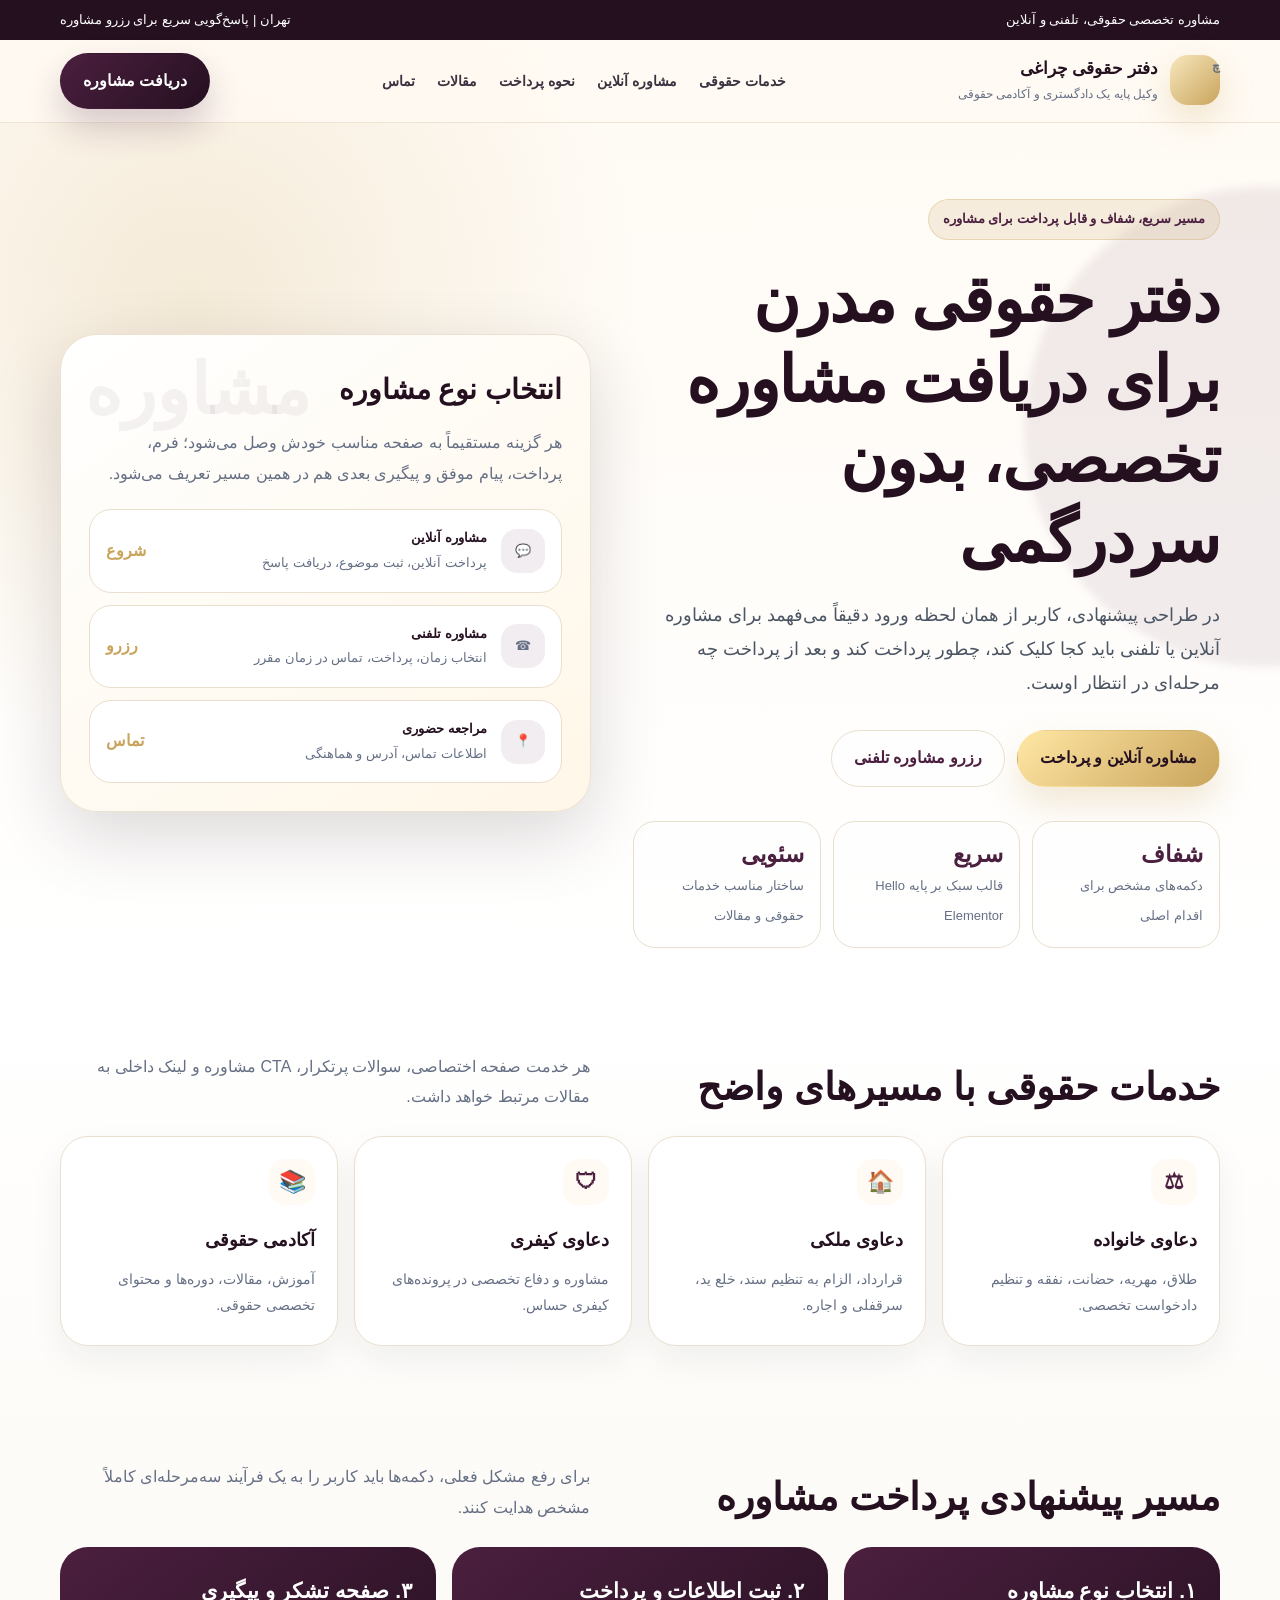
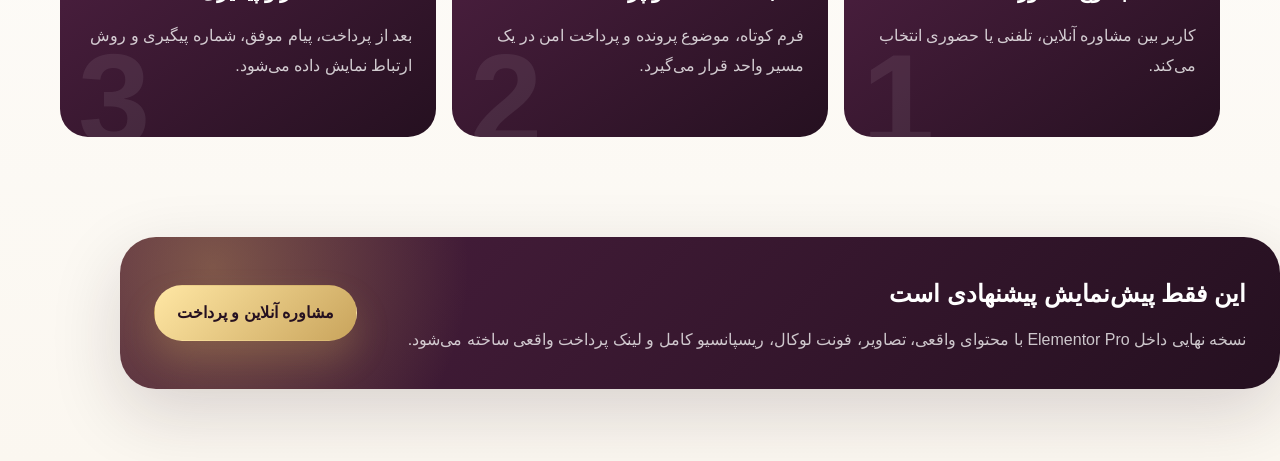
==== cheraghi-hello-child/preview/homepage-concept.html @ 85362737 "Remove binary theme zip from PR" ====
<!doctype html>
<html lang="fa" dir="rtl">
<head>
  <meta charset="utf-8">
  <meta name="viewport" content="width=device-width, initial-scale=1">
  <title>پیش‌نمایش پیشنهادی صفحه اصلی | دفتر حقوقی چراغی</title>
  <meta name="description" content="پیش‌نمایش پیشنهادی صفحه اصلی مدرن برای مهاجرت سایت دفتر حقوقی چراغی از Enfold به Hello Elementor.">
  <style>
    :root {
      --primary: #4b1f3f;
      --primary-dark: #251020;
      --accent: #c9a45c;
      --accent-light: #f7e7bd;
      --ink: #17202a;
      --muted: #667085;
      --line: #eadfce;
      --paper: #fffaf3;
      --white: #fff;
      --radius: 28px;
      --shadow: 0 24px 70px rgba(37, 16, 32, .16);
    }

    * { box-sizing: border-box; }

    body {
      margin: 0;
      font-family: Tahoma, Arial, sans-serif;
      color: var(--ink);
      background:
        radial-gradient(circle at 15% 15%, rgba(201, 164, 92, .20), transparent 28rem),
        linear-gradient(180deg, #fffaf3 0%, #fff 48%, #fbf7f0 100%);
      line-height: 1.9;
    }

    a { color: inherit; text-decoration: none; }

    .container { width: min(1160px, calc(100% - 32px)); margin-inline: auto; }

    .topbar {
      color: #fff;
      background: var(--primary-dark);
      font-size: 13px;
    }

    .topbar__inner {
      display: flex;
      align-items: center;
      justify-content: space-between;
      gap: 16px;
      min-height: 40px;
    }

    .header {
      position: sticky;
      top: 0;
      z-index: 30;
      background: rgba(255, 250, 243, .86);
      backdrop-filter: blur(18px);
      border-bottom: 1px solid rgba(234, 223, 206, .8);
    }

    .header__inner {
      display: flex;
      align-items: center;
      justify-content: space-between;
      min-height: 82px;
      gap: 24px;
    }

    .brand {
      display: flex;
      align-items: center;
      gap: 12px;
      min-width: 230px;
    }

    .brand__mark {
      width: 50px;
      height: 50px;
      border-radius: 18px;
      display: grid;
      place-items: center;
      color: var(--primary-dark);
      background: linear-gradient(135deg, var(--accent-light), var(--accent));
      box-shadow: 0 14px 34px rgba(201, 164, 92, .28);
      font-weight: 800;
      font-size: 24px;
    }

    .brand strong { display: block; font-size: 17px; color: var(--primary-dark); }
    .brand span { display: block; color: var(--muted); font-size: 12px; margin-top: -3px; }

    .nav {
      display: flex;
      gap: 22px;
      align-items: center;
      color: #3c3240;
      font-size: 14px;
      font-weight: 700;
    }

    .btn {
      display: inline-flex;
      align-items: center;
      justify-content: center;
      gap: 8px;
      min-height: 48px;
      padding: 12px 22px;
      border-radius: 999px;
      font-weight: 800;
      border: 1px solid transparent;
      transition: transform .2s ease, box-shadow .2s ease;
      white-space: nowrap;
    }

    .btn:hover { transform: translateY(-2px); }
    .btn--primary { color: #fff; background: linear-gradient(135deg, var(--primary), var(--primary-dark)); box-shadow: 0 18px 34px rgba(75, 31, 63, .22); }
    .btn--gold { color: var(--primary-dark); background: linear-gradient(135deg, #ffe7a4, var(--accent)); box-shadow: 0 18px 34px rgba(201, 164, 92, .24); }
    .btn--ghost { color: var(--primary); border-color: var(--line); background: rgba(255, 255, 255, .68); }

    .hero {
      position: relative;
      overflow: hidden;
      padding: 76px 0 46px;
    }

    .hero::before {
      content: "";
      position: absolute;
      inset-inline-start: -14rem;
      top: 4rem;
      width: 30rem;
      height: 30rem;
      border-radius: 50%;
      background: rgba(75, 31, 63, .08);
      filter: blur(4px);
    }

    .hero__grid {
      position: relative;
      display: grid;
      grid-template-columns: 1.05fr .95fr;
      gap: 42px;
      align-items: center;
    }

    .eyebrow {
      display: inline-flex;
      align-items: center;
      gap: 8px;
      padding: 7px 14px;
      border-radius: 999px;
      color: var(--primary);
      background: rgba(201, 164, 92, .16);
      border: 1px solid rgba(201, 164, 92, .32);
      font-size: 13px;
      font-weight: 800;
    }

    h1 {
      margin: 20px 0 18px;
      color: var(--primary-dark);
      font-size: clamp(36px, 5vw, 66px);
      line-height: 1.25;
      letter-spacing: -1.2px;
    }

    .lead {
      max-width: 650px;
      color: #4b5563;
      font-size: 18px;
    }

    .hero__actions { display: flex; flex-wrap: wrap; gap: 12px; margin-top: 30px; }

    .trust-row {
      display: grid;
      grid-template-columns: repeat(3, 1fr);
      gap: 12px;
      margin-top: 34px;
    }

    .trust {
      padding: 16px;
      border-radius: 22px;
      background: rgba(255, 255, 255, .74);
      border: 1px solid var(--line);
    }

    .trust strong { display: block; color: var(--primary); font-size: 23px; line-height: 1.4; }
    .trust span { color: var(--muted); font-size: 13px; }

    .consult-card {
      position: relative;
      padding: 28px;
      border-radius: 36px;
      background: linear-gradient(145deg, #fff, #fff7e8);
      border: 1px solid rgba(234, 223, 206, .9);
      box-shadow: var(--shadow);
    }

    .consult-card::before {
      content: "مشاوره";
      position: absolute;
      inset-inline-end: 24px;
      top: 20px;
      color: rgba(75, 31, 63, .06);
      font-size: 70px;
      font-weight: 900;
      line-height: 1;
    }

    .consult-card h2 { position: relative; margin: 0 0 12px; color: var(--primary-dark); font-size: 28px; }
    .consult-card p { position: relative; color: var(--muted); margin: 0 0 20px; }

    .option {
      position: relative;
      display: grid;
      grid-template-columns: auto 1fr auto;
      align-items: center;
      gap: 14px;
      padding: 16px;
      border-radius: 22px;
      background: #fff;
      border: 1px solid var(--line);
      margin-top: 12px;
    }

    .option__icon {
      width: 44px;
      height: 44px;
      border-radius: 16px;
      display: grid;
      place-items: center;
      background: rgba(75, 31, 63, .08);
      color: var(--primary);
      font-size: 22px;
    }

    .option strong { display: block; color: var(--primary-dark); }
    .option span { color: var(--muted); font-size: 13px; }
    .option em { font-style: normal; color: var(--accent); font-weight: 900; }

    .section { padding: 58px 0; }
    .section__head { display: flex; justify-content: space-between; gap: 24px; align-items: end; margin-bottom: 24px; }
    .section h2 { margin: 0; color: var(--primary-dark); font-size: clamp(26px, 3vw, 40px); line-height: 1.35; }
    .section__head p { margin: 0; color: var(--muted); max-width: 530px; }

    .services {
      display: grid;
      grid-template-columns: repeat(4, 1fr);
      gap: 16px;
    }

    .service {
      min-height: 210px;
      padding: 22px;
      border-radius: 28px;
      background: #fff;
      border: 1px solid var(--line);
      box-shadow: 0 14px 34px rgba(23, 32, 42, .06);
    }

    .service b { display: inline-grid; place-items: center; width: 46px; height: 46px; border-radius: 16px; background: var(--paper); color: var(--primary); font-size: 22px; }
    .service h3 { margin: 18px 0 8px; color: var(--primary-dark); font-size: 18px; }
    .service p { margin: 0; color: var(--muted); font-size: 14px; }

    .payment-flow {
      display: grid;
      grid-template-columns: repeat(3, 1fr);
      gap: 16px;
      counter-reset: step;
    }

    .step {
      position: relative;
      padding: 24px;
      border-radius: 28px;
      color: #fff;
      background: linear-gradient(145deg, var(--primary), var(--primary-dark));
      overflow: hidden;
      min-height: 190px;
    }

    .step::before {
      counter-increment: step;
      content: counter(step);
      position: absolute;
      inset-inline-end: 18px;
      bottom: -28px;
      color: rgba(255, 255, 255, .08);
      font-size: 130px;
      font-weight: 900;
      line-height: 1;
    }

    .step h3 { margin: 0 0 10px; font-size: 21px; }
    .step p { position: relative; margin: 0; color: rgba(255, 255, 255, .78); }

    .final-cta {
      margin: 42px 0 72px;
      padding: 34px;
      border-radius: 36px;
      display: flex;
      align-items: center;
      justify-content: space-between;
      gap: 24px;
      color: #fff;
      background:
        radial-gradient(circle at 8% 20%, rgba(201, 164, 92, .42), transparent 16rem),
        linear-gradient(135deg, var(--primary), var(--primary-dark));
      box-shadow: var(--shadow);
    }

    .final-cta h2 { margin: 0 0 8px; color: #fff; }
    .final-cta p { margin: 0; color: rgba(255, 255, 255, .76); }

    .mobile-sticky {
      position: fixed;
      inset-inline: 14px;
      bottom: 14px;
      z-index: 40;
      display: none;
      gap: 10px;
    }

    .mobile-sticky .btn { flex: 1; min-height: 46px; padding-inline: 12px; font-size: 13px; }

    @media (max-width: 980px) {
      .nav { display: none; }
      .hero__grid, .services, .payment-flow { grid-template-columns: 1fr; }
      .section__head { display: block; }
      .trust-row { grid-template-columns: 1fr; }
      .consult-card { padding: 22px; }
      .final-cta { display: block; text-align: center; }
      .final-cta .btn { margin-top: 18px; }
      .mobile-sticky { display: flex; }
      body { padding-bottom: 92px; }
    }
  </style>
</head>
<body>
  <div class="topbar">
    <div class="container topbar__inner">
      <span>مشاوره تخصصی حقوقی، تلفنی و آنلاین</span>
      <span>تهران | پاسخ‌گویی سریع برای رزرو مشاوره</span>
    </div>
  </div>

  <header class="header">
    <div class="container header__inner">
      <a class="brand" href="#">
        <span class="brand__mark">چ</span>
        <span><strong>دفتر حقوقی چراغی</strong><span>وکیل پایه یک دادگستری و آکادمی حقوقی</span></span>
      </a>
      <nav class="nav" aria-label="منوی اصلی">
        <a href="#services">خدمات حقوقی</a>
        <a href="#consultation">مشاوره آنلاین</a>
        <a href="#payment">نحوه پرداخت</a>
        <a href="#articles">مقالات</a>
        <a href="#contact">تماس</a>
      </nav>
      <a class="btn btn--primary" href="/consultation/online/">دریافت مشاوره</a>
    </div>
  </header>

  <main>
    <section class="hero">
      <div class="container hero__grid">
        <div>
          <span class="eyebrow">مسیر سریع، شفاف و قابل پرداخت برای مشاوره</span>
          <h1>دفتر حقوقی مدرن برای دریافت مشاوره تخصصی، بدون سردرگمی</h1>
          <p class="lead">در طراحی پیشنهادی، کاربر از همان لحظه ورود دقیقاً می‌فهمد برای مشاوره آنلاین یا تلفنی باید کجا کلیک کند، چطور پرداخت کند و بعد از پرداخت چه مرحله‌ای در انتظار اوست.</p>
          <div class="hero__actions">
            <a class="btn btn--gold" href="/consultation/online/">مشاوره آنلاین و پرداخت</a>
            <a class="btn btn--ghost" href="/consultation/phone/">رزرو مشاوره تلفنی</a>
          </div>
          <div class="trust-row">
            <div class="trust"><strong>شفاف</strong><span>دکمه‌های مشخص برای اقدام اصلی</span></div>
            <div class="trust"><strong>سریع</strong><span>قالب سبک بر پایه Hello Elementor</span></div>
            <div class="trust"><strong>سئویی</strong><span>ساختار مناسب خدمات حقوقی و مقالات</span></div>
          </div>
        </div>

        <aside id="consultation" class="consult-card" aria-label="باکس مشاوره">
          <h2>انتخاب نوع مشاوره</h2>
          <p>هر گزینه مستقیماً به صفحه مناسب خودش وصل می‌شود؛ فرم، پرداخت، پیام موفق و پیگیری بعدی هم در همین مسیر تعریف می‌شود.</p>
          <a class="option" href="/consultation/online/">
            <span class="option__icon">💬</span>
            <span><strong>مشاوره آنلاین</strong><span>پرداخت آنلاین، ثبت موضوع، دریافت پاسخ</span></span>
            <em>شروع</em>
          </a>
          <a class="option" href="/consultation/phone/">
            <span class="option__icon">☎</span>
            <span><strong>مشاوره تلفنی</strong><span>انتخاب زمان، پرداخت، تماس در زمان مقرر</span></span>
            <em>رزرو</em>
          </a>
          <a class="option" href="/contact/">
            <span class="option__icon">📍</span>
            <span><strong>مراجعه حضوری</strong><span>اطلاعات تماس، آدرس و هماهنگی</span></span>
            <em>تماس</em>
          </a>
        </aside>
      </div>
    </section>

    <section id="services" class="section">
      <div class="container">
        <div class="section__head">
          <h2>خدمات حقوقی با مسیرهای واضح</h2>
          <p>هر خدمت صفحه اختصاصی، سوالات پرتکرار، CTA مشاوره و لینک داخلی به مقالات مرتبط خواهد داشت.</p>
        </div>
        <div class="services">
          <article class="service"><b>⚖</b><h3>دعاوی خانواده</h3><p>طلاق، مهریه، حضانت، نفقه و تنظیم دادخواست تخصصی.</p></article>
          <article class="service"><b>🏠</b><h3>دعاوی ملکی</h3><p>قرارداد، الزام به تنظیم سند، خلع ید، سرقفلی و اجاره.</p></article>
          <article class="service"><b>🛡</b><h3>دعاوی کیفری</h3><p>مشاوره و دفاع تخصصی در پرونده‌های کیفری حساس.</p></article>
          <article class="service"><b>📚</b><h3>آکادمی حقوقی</h3><p>آموزش، مقالات، دوره‌ها و محتوای تخصصی حقوقی.</p></article>
        </div>
      </div>
    </section>

    <section id="payment" class="section">
      <div class="container">
        <div class="section__head">
          <h2>مسیر پیشنهادی پرداخت مشاوره</h2>
          <p>برای رفع مشکل فعلی، دکمه‌ها باید کاربر را به یک فرآیند سه‌مرحله‌ای کاملاً مشخص هدایت کنند.</p>
        </div>
        <div class="payment-flow">
          <article class="step"><h3>۱. انتخاب نوع مشاوره</h3><p>کاربر بین مشاوره آنلاین، تلفنی یا حضوری انتخاب می‌کند.</p></article>
          <article class="step"><h3>۲. ثبت اطلاعات و پرداخت</h3><p>فرم کوتاه، موضوع پرونده و پرداخت امن در یک مسیر واحد قرار می‌گیرد.</p></article>
          <article class="step"><h3>۳. صفحه تشکر و پیگیری</h3><p>بعد از پرداخت، پیام موفق، شماره پیگیری و روش ارتباط نمایش داده می‌شود.</p></article>
        </div>
      </div>
    </section>

    <div id="contact" class="container final-cta">
      <div>
        <h2>این فقط پیش‌نمایش پیشنهادی است</h2>
        <p>نسخه نهایی داخل Elementor Pro با محتوای واقعی، تصاویر، فونت لوکال، ریسپانسیو کامل و لینک پرداخت واقعی ساخته می‌شود.</p>
      </div>
      <a class="btn btn--gold" href="/consultation/online/">مشاوره آنلاین و پرداخت</a>
    </div>
  </main>

  <div class="mobile-sticky" aria-label="دسترسی سریع موبایل">
    <a class="btn btn--gold" href="/consultation/online/">مشاوره آنلاین</a>
    <a class="btn btn--primary" href="/consultation/phone/">مشاوره تلفنی</a>
  </div>
</body>
</html>
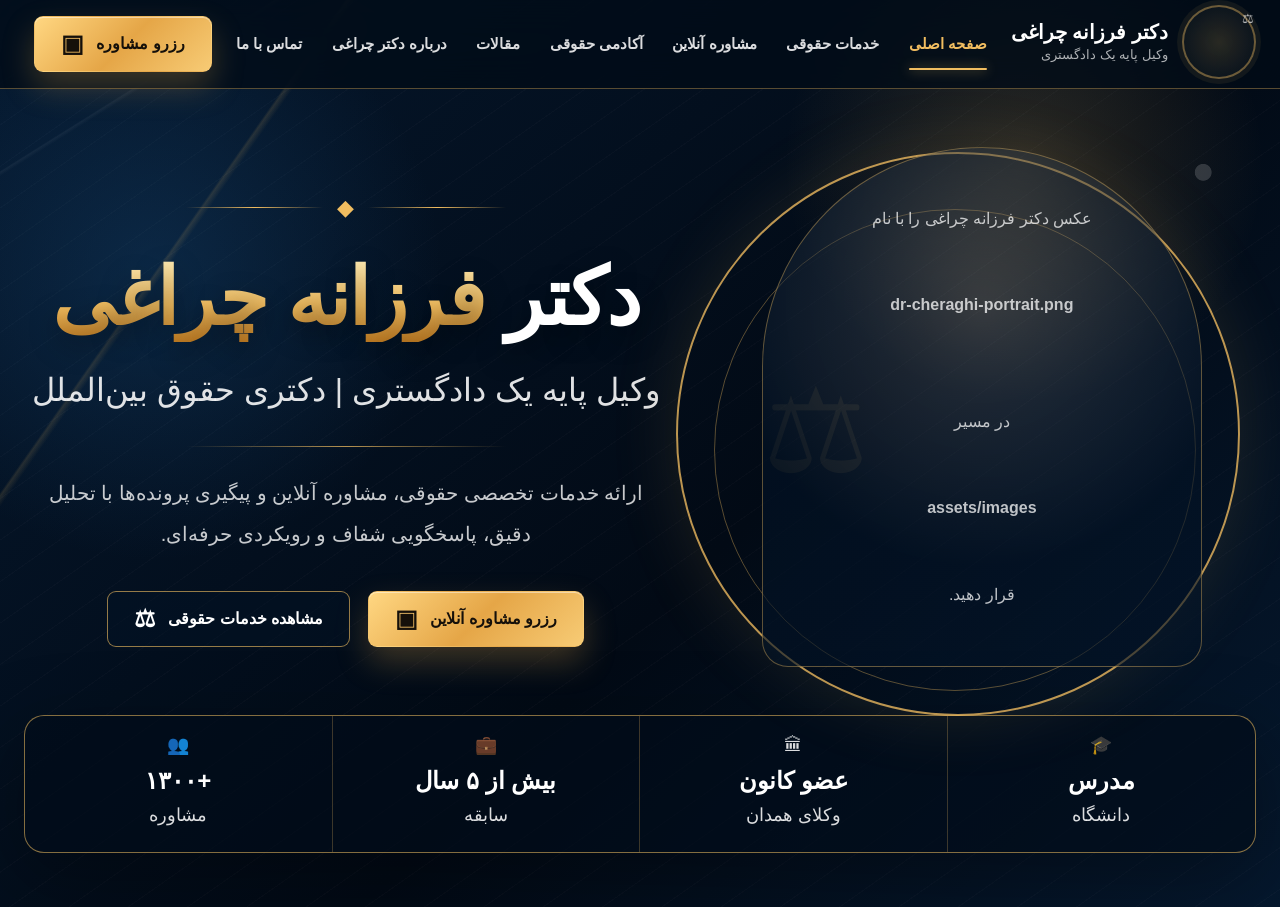
==== commit fadb663d: "Match Cheraghi homepage preview to provided design" ====
--- a/cheraghi-hello-child/preview/homepage-concept.html
+++ b/cheraghi-hello-child/preview/homepage-concept.html
@@ -3,21 +3,21 @@
 <head>
   <meta charset="utf-8">
   <meta name="viewport" content="width=device-width, initial-scale=1">
-  <title>پیش‌نمایش پیشنهادی صفحه اصلی | دفتر حقوقی چراغی</title>
-  <meta name="description" content="پیش‌نمایش پیشنهادی صفحه اصلی مدرن برای مهاجرت سایت دفتر حقوقی چراغی از Enfold به Hello Elementor.">
+  <title>پیش‌نمایش صفحه اصلی | دکتر فرزانه چراغی</title>
+  <meta name="description" content="پیش‌نمایش پیشنهادی صفحه اصلی دکتر فرزانه چراغی، وکیل پایه یک دادگستری.">
   <style>
     :root {
-      --primary: #4b1f3f;
-      --primary-dark: #251020;
-      --accent: #c9a45c;
-      --accent-light: #f7e7bd;
-      --ink: #17202a;
-      --muted: #667085;
-      --line: #eadfce;
-      --paper: #fffaf3;
-      --white: #fff;
-      --radius: 28px;
-      --shadow: 0 24px 70px rgba(37, 16, 32, .16);
+      --navy: #031326;
+      --navy-2: #071d36;
+      --navy-3: #0b2845;
+      --gold: #f1bd60;
+      --gold-2: #d79a3d;
+      --gold-3: #fff0c2;
+      --white: #ffffff;
+      --muted: #c7d0dc;
+      --line: rgba(241, 189, 96, .42);
+      --shadow: 0 24px 80px rgba(0, 0, 0, .34);
+      --radius: 18px;
     }
 
     * { box-sizing: border-box; }
@@ -25,426 +25,481 @@
     body {
       margin: 0;
       font-family: Tahoma, Arial, sans-serif;
-      color: var(--ink);
+      color: var(--white);
+      background: var(--navy);
+      line-height: 1.9;
+    }
+
+    a { color: inherit; text-decoration: none; }
+
+    .cl-page {
+      min-height: 100vh;
       background:
-        radial-gradient(circle at 15% 15%, rgba(201, 164, 92, .20), transparent 28rem),
-        linear-gradient(180deg, #fffaf3 0%, #fff 48%, #fbf7f0 100%);
-      line-height: 1.9;
-    }
-
-    a { color: inherit; text-decoration: none; }
-
-    .container { width: min(1160px, calc(100% - 32px)); margin-inline: auto; }
-
-    .topbar {
+        radial-gradient(circle at 80% 18%, rgba(241, 189, 96, .17), transparent 15rem),
+        radial-gradient(circle at 12% 30%, rgba(25, 77, 125, .36), transparent 18rem),
+        linear-gradient(135deg, #05182e 0%, #020a15 58%, #05182e 100%);
+      overflow: hidden;
+      position: relative;
+    }
+
+    .cl-page::before,
+    .cl-page::after {
+      content: "";
+      position: absolute;
+      inset: 0;
+      pointer-events: none;
+    }
+
+    .cl-page::before {
+      background:
+        linear-gradient(125deg, transparent 0 18%, rgba(241, 189, 96, .16) 18.15%, transparent 18.55% 100%),
+        linear-gradient(148deg, transparent 0 10%, rgba(255, 255, 255, .06) 10.1%, transparent 10.35% 100%),
+        repeating-linear-gradient(145deg, rgba(255,255,255,.025) 0 1px, transparent 1px 34px);
+      opacity: .85;
+    }
+
+    .cl-page::after {
+      background: radial-gradient(circle at 94% 19%, rgba(255, 255, 255, .16) 0 .5rem, transparent .55rem 100%);
+      filter: blur(.2px);
+    }
+
+    .cl-container {
+      width: min(1240px, calc(100% - 48px));
+      margin-inline: auto;
+      position: relative;
+      z-index: 1;
+    }
+
+    .cl-header {
+      position: relative;
+      z-index: 5;
+      border-bottom: 1px solid rgba(241, 189, 96, .36);
+      background: rgba(2, 12, 24, .78);
+      backdrop-filter: blur(18px);
+    }
+
+    .cl-header__inner {
+      min-height: 88px;
+      display: grid;
+      grid-template-columns: 1fr auto 1fr;
+      align-items: center;
+      gap: 24px;
+    }
+
+    .cl-brand {
+      display: inline-flex;
+      align-items: center;
+      gap: 14px;
+      justify-self: end;
+    }
+
+    .cl-logo {
+      width: 74px;
+      height: 74px;
+      border-radius: 50%;
+      display: grid;
+      place-items: center;
+      color: var(--gold);
+      border: 2px solid var(--line);
+      background: radial-gradient(circle, rgba(241,189,96,.17), rgba(3,19,38,.36));
+      box-shadow: 0 0 0 5px rgba(241, 189, 96, .07);
+      font-size: 34px;
+    }
+
+    .cl-brand strong {
+      display: block;
+      font-size: 20px;
+      font-weight: 800;
       color: #fff;
-      background: var(--primary-dark);
+      line-height: 1.5;
+      white-space: nowrap;
+    }
+
+    .cl-brand span {
+      display: block;
+      margin-top: -4px;
+      color: rgba(255, 255, 255, .68);
       font-size: 13px;
-    }
-
-    .topbar__inner {
+      white-space: nowrap;
+    }
+
+    .cl-nav {
       display: flex;
       align-items: center;
-      justify-content: space-between;
-      gap: 16px;
-      min-height: 40px;
-    }
-
-    .header {
-      position: sticky;
-      top: 0;
-      z-index: 30;
-      background: rgba(255, 250, 243, .86);
-      backdrop-filter: blur(18px);
-      border-bottom: 1px solid rgba(234, 223, 206, .8);
-    }
-
-    .header__inner {
-      display: flex;
-      align-items: center;
-      justify-content: space-between;
-      min-height: 82px;
-      gap: 24px;
-    }
-
-    .brand {
-      display: flex;
-      align-items: center;
+      justify-content: center;
+      gap: clamp(18px, 2.3vw, 40px);
+      font-size: 15px;
+      font-weight: 700;
+      color: rgba(255, 255, 255, .86);
+    }
+
+    .cl-nav a {
+      position: relative;
+      padding: 26px 0;
+    }
+
+    .cl-nav a.is-active { color: var(--gold); }
+
+    .cl-nav a.is-active::after {
+      content: "";
+      position: absolute;
+      inset-inline: 0;
+      bottom: 14px;
+      height: 2px;
+      border-radius: 99px;
+      background: var(--gold);
+      box-shadow: 0 0 12px rgba(241, 189, 96, .7);
+    }
+
+    .cl-reserve-top {
+      justify-self: start;
+    }
+
+    .cl-btn {
+      min-height: 52px;
+      display: inline-flex;
+      align-items: center;
+      justify-content: center;
       gap: 12px;
-      min-width: 230px;
-    }
-
-    .brand__mark {
-      width: 50px;
-      height: 50px;
-      border-radius: 18px;
-      display: grid;
-      place-items: center;
-      color: var(--primary-dark);
-      background: linear-gradient(135deg, var(--accent-light), var(--accent));
-      box-shadow: 0 14px 34px rgba(201, 164, 92, .28);
-      font-weight: 800;
-      font-size: 24px;
-    }
-
-    .brand strong { display: block; font-size: 17px; color: var(--primary-dark); }
-    .brand span { display: block; color: var(--muted); font-size: 12px; margin-top: -3px; }
-
-    .nav {
-      display: flex;
-      gap: 22px;
-      align-items: center;
-      color: #3c3240;
-      font-size: 14px;
-      font-weight: 700;
-    }
-
-    .btn {
-      display: inline-flex;
-      align-items: center;
-      justify-content: center;
-      gap: 8px;
-      min-height: 48px;
-      padding: 12px 22px;
-      border-radius: 999px;
+      padding: 12px 26px;
+      border-radius: 9px;
+      font-size: 16px;
       font-weight: 800;
       border: 1px solid transparent;
-      transition: transform .2s ease, box-shadow .2s ease;
+      transition: transform .2s ease, box-shadow .2s ease, border-color .2s ease;
       white-space: nowrap;
     }
 
-    .btn:hover { transform: translateY(-2px); }
-    .btn--primary { color: #fff; background: linear-gradient(135deg, var(--primary), var(--primary-dark)); box-shadow: 0 18px 34px rgba(75, 31, 63, .22); }
-    .btn--gold { color: var(--primary-dark); background: linear-gradient(135deg, #ffe7a4, var(--accent)); box-shadow: 0 18px 34px rgba(201, 164, 92, .24); }
-    .btn--ghost { color: var(--primary); border-color: var(--line); background: rgba(255, 255, 255, .68); }
-
-    .hero {
-      position: relative;
-      overflow: hidden;
-      padding: 76px 0 46px;
-    }
-
-    .hero::before {
+    .cl-btn:hover { transform: translateY(-2px); }
+
+    .cl-btn--gold {
+      color: #15100a;
+      background: linear-gradient(135deg, #ffd782 0%, #e5a647 51%, #f7cb75 100%);
+      box-shadow: 0 15px 32px rgba(229, 166, 71, .26), inset 0 1px 0 rgba(255,255,255,.45);
+    }
+
+    .cl-btn--outline {
+      color: #fff;
+      background: rgba(3, 19, 38, .42);
+      border-color: rgba(241, 189, 96, .62);
+    }
+
+    .cl-btn__icon {
+      font-size: 24px;
+      line-height: 1;
+    }
+
+    .cl-hero {
+      padding: 58px 0 54px;
+      min-height: calc(100vh - 89px);
+      display: flex;
+      align-items: center;
+    }
+
+    .cl-hero__grid {
+      display: grid;
+      grid-template-columns: .92fr 1.08fr;
+      align-items: center;
+      gap: 40px;
+    }
+
+    .cl-person {
+      position: relative;
+      min-height: 470px;
+      display: grid;
+      place-items: end center;
+      order: -1;
+    }
+
+    .cl-person::before,
+    .cl-person::after {
       content: "";
       position: absolute;
-      inset-inline-start: -14rem;
-      top: 4rem;
-      width: 30rem;
-      height: 30rem;
       border-radius: 50%;
-      background: rgba(75, 31, 63, .08);
-      filter: blur(4px);
-    }
-
-    .hero__grid {
-      position: relative;
-      display: grid;
-      grid-template-columns: 1.05fr .95fr;
-      gap: 42px;
-      align-items: center;
-    }
-
-    .eyebrow {
-      display: inline-flex;
-      align-items: center;
-      gap: 8px;
-      padding: 7px 14px;
-      border-radius: 999px;
-      color: var(--primary);
-      background: rgba(201, 164, 92, .16);
-      border: 1px solid rgba(201, 164, 92, .32);
-      font-size: 13px;
-      font-weight: 800;
-    }
-
-    h1 {
-      margin: 20px 0 18px;
-      color: var(--primary-dark);
-      font-size: clamp(36px, 5vw, 66px);
-      line-height: 1.25;
-      letter-spacing: -1.2px;
-    }
-
-    .lead {
-      max-width: 650px;
-      color: #4b5563;
-      font-size: 18px;
-    }
-
-    .hero__actions { display: flex; flex-wrap: wrap; gap: 12px; margin-top: 30px; }
-
-    .trust-row {
-      display: grid;
-      grid-template-columns: repeat(3, 1fr);
-      gap: 12px;
-      margin-top: 34px;
-    }
-
-    .trust {
-      padding: 16px;
-      border-radius: 22px;
-      background: rgba(255, 255, 255, .74);
-      border: 1px solid var(--line);
-    }
-
-    .trust strong { display: block; color: var(--primary); font-size: 23px; line-height: 1.4; }
-    .trust span { color: var(--muted); font-size: 13px; }
-
-    .consult-card {
-      position: relative;
+      pointer-events: none;
+    }
+
+    .cl-person::before {
+      width: min(45vw, 560px);
+      height: min(45vw, 560px);
+      border: 2px solid rgba(241, 189, 96, .78);
+      inset-inline-start: 3%;
+      top: 1%;
+      box-shadow: 0 0 70px rgba(241, 189, 96, .12);
+    }
+
+    .cl-person::after {
+      width: min(38vw, 480px);
+      height: min(38vw, 480px);
+      border: 1px solid rgba(241, 189, 96, .36);
+      inset-inline-start: 11%;
+      top: 12%;
+    }
+
+    .cl-person__photo {
+      position: relative;
+      z-index: 2;
+      width: min(38vw, 440px);
+      max-height: 560px;
+      object-fit: contain;
+      object-position: bottom center;
+      filter: drop-shadow(0 26px 45px rgba(0,0,0,.46));
+    }
+
+    .cl-person__fallback {
+      position: relative;
+      z-index: 1;
+      width: min(38vw, 440px);
+      min-height: 520px;
+      display: grid;
+      place-items: center;
       padding: 28px;
-      border-radius: 36px;
-      background: linear-gradient(145deg, #fff, #fff7e8);
-      border: 1px solid rgba(234, 223, 206, .9);
+      text-align: center;
+      color: rgba(255,255,255,.74);
+      border-radius: 220px 220px 26px 26px;
+      border: 1px solid rgba(241, 189, 96, .38);
+      background: radial-gradient(circle at 50% 30%, rgba(255,255,255,.16), rgba(3,19,38,.62) 62%);
+    }
+
+    .cl-hero__content {
+      padding-top: 20px;
+    }
+
+    .cl-kicker {
+      display: flex;
+      align-items: center;
+      justify-content: center;
+      gap: 14px;
+      width: min(320px, 100%);
+      margin-inline: auto;
+      color: var(--gold);
+      font-size: 22px;
+    }
+
+    .cl-kicker::before,
+    .cl-kicker::after {
+      content: "";
+      height: 1px;
+      flex: 1;
+      background: linear-gradient(90deg, transparent, var(--gold), transparent);
+    }
+
+    .cl-title {
+      margin: 22px 0 18px;
+      font-size: clamp(42px, 6.2vw, 82px);
+      line-height: 1.18;
+      letter-spacing: -1.5px;
+      font-weight: 900;
+      text-align: center;
+      color: #fff;
+      text-shadow: 0 10px 28px rgba(0,0,0,.35);
+    }
+
+    .cl-title span {
+      color: var(--gold);
+      background: linear-gradient(180deg, #fff0bd 0%, #f1bd60 58%, #c98225 100%);
+      -webkit-background-clip: text;
+      background-clip: text;
+      color: transparent;
+    }
+
+    .cl-subtitle {
+      margin: 0 auto;
+      max-width: 680px;
+      text-align: center;
+      color: rgba(255, 255, 255, .88);
+      font-size: clamp(22px, 2.5vw, 32px);
+      line-height: 1.8;
+    }
+
+    .cl-divider {
+      width: 320px;
+      max-width: 80%;
+      height: 1px;
+      margin: 26px auto;
+      background: linear-gradient(90deg, transparent, rgba(241,189,96,.75), transparent);
+    }
+
+    .cl-description {
+      max-width: 740px;
+      margin: 0 auto;
+      text-align: center;
+      color: rgba(255, 255, 255, .78);
+      font-size: 20px;
+      line-height: 2.05;
+    }
+
+    .cl-actions {
+      display: flex;
+      justify-content: center;
+      gap: 18px;
+      margin-top: 36px;
+      flex-wrap: wrap;
+    }
+
+    .cl-stats {
+      margin-top: 48px;
+      border: 1px solid rgba(241, 189, 96, .55);
+      border-radius: 20px;
+      background: rgba(2, 13, 26, .68);
       box-shadow: var(--shadow);
-    }
-
-    .consult-card::before {
-      content: "مشاوره";
+      display: grid;
+      grid-template-columns: repeat(4, 1fr);
+      overflow: hidden;
+    }
+
+    .cl-stat {
+      min-height: 136px;
+      display: grid;
+      place-items: center;
+      text-align: center;
+      padding: 18px;
+      position: relative;
+    }
+
+    .cl-stat + .cl-stat { border-inline-start: 1px solid rgba(241, 189, 96, .25); }
+    .cl-stat__icon { display: block; color: var(--gold); font-size: 39px; line-height: 1; margin-bottom: 10px; }
+    .cl-stat strong { display: block; color: #fff; font-size: 24px; line-height: 1.45; }
+    .cl-stat span { display: block; color: rgba(255,255,255,.86); font-size: 18px; }
+
+    .cl-scale {
       position: absolute;
-      inset-inline-end: 24px;
-      top: 20px;
-      color: rgba(75, 31, 63, .06);
-      font-size: 70px;
-      font-weight: 900;
-      line-height: 1;
-    }
-
-    .consult-card h2 { position: relative; margin: 0 0 12px; color: var(--primary-dark); font-size: 28px; }
-    .consult-card p { position: relative; color: var(--muted); margin: 0 0 20px; }
-
-    .option {
-      position: relative;
-      display: grid;
-      grid-template-columns: auto 1fr auto;
-      align-items: center;
-      gap: 14px;
-      padding: 16px;
-      border-radius: 22px;
-      background: #fff;
-      border: 1px solid var(--line);
-      margin-top: 12px;
-    }
-
-    .option__icon {
-      width: 44px;
-      height: 44px;
-      border-radius: 16px;
+      inset-inline-end: 7%;
+      top: 33%;
+      width: 140px;
+      height: 140px;
       display: grid;
       place-items: center;
-      background: rgba(75, 31, 63, .08);
-      color: var(--primary);
-      font-size: 22px;
-    }
-
-    .option strong { display: block; color: var(--primary-dark); }
-    .option span { color: var(--muted); font-size: 13px; }
-    .option em { font-style: normal; color: var(--accent); font-weight: 900; }
-
-    .section { padding: 58px 0; }
-    .section__head { display: flex; justify-content: space-between; gap: 24px; align-items: end; margin-bottom: 24px; }
-    .section h2 { margin: 0; color: var(--primary-dark); font-size: clamp(26px, 3vw, 40px); line-height: 1.35; }
-    .section__head p { margin: 0; color: var(--muted); max-width: 530px; }
-
-    .services {
-      display: grid;
-      grid-template-columns: repeat(4, 1fr);
-      gap: 16px;
-    }
-
-    .service {
-      min-height: 210px;
-      padding: 22px;
-      border-radius: 28px;
-      background: #fff;
-      border: 1px solid var(--line);
-      box-shadow: 0 14px 34px rgba(23, 32, 42, .06);
-    }
-
-    .service b { display: inline-grid; place-items: center; width: 46px; height: 46px; border-radius: 16px; background: var(--paper); color: var(--primary); font-size: 22px; }
-    .service h3 { margin: 18px 0 8px; color: var(--primary-dark); font-size: 18px; }
-    .service p { margin: 0; color: var(--muted); font-size: 14px; }
-
-    .payment-flow {
-      display: grid;
-      grid-template-columns: repeat(3, 1fr);
-      gap: 16px;
-      counter-reset: step;
-    }
-
-    .step {
-      position: relative;
-      padding: 24px;
-      border-radius: 28px;
-      color: #fff;
-      background: linear-gradient(145deg, var(--primary), var(--primary-dark));
-      overflow: hidden;
-      min-height: 190px;
-    }
-
-    .step::before {
-      counter-increment: step;
-      content: counter(step);
-      position: absolute;
-      inset-inline-end: 18px;
-      bottom: -28px;
-      color: rgba(255, 255, 255, .08);
-      font-size: 130px;
-      font-weight: 900;
-      line-height: 1;
-    }
-
-    .step h3 { margin: 0 0 10px; font-size: 21px; }
-    .step p { position: relative; margin: 0; color: rgba(255, 255, 255, .78); }
-
-    .final-cta {
-      margin: 42px 0 72px;
-      padding: 34px;
-      border-radius: 36px;
-      display: flex;
-      align-items: center;
-      justify-content: space-between;
-      gap: 24px;
-      color: #fff;
-      background:
-        radial-gradient(circle at 8% 20%, rgba(201, 164, 92, .42), transparent 16rem),
-        linear-gradient(135deg, var(--primary), var(--primary-dark));
-      box-shadow: var(--shadow);
-    }
-
-    .final-cta h2 { margin: 0 0 8px; color: #fff; }
-    .final-cta p { margin: 0; color: rgba(255, 255, 255, .76); }
-
-    .mobile-sticky {
-      position: fixed;
-      inset-inline: 14px;
-      bottom: 14px;
-      z-index: 40;
-      display: none;
-      gap: 10px;
-    }
-
-    .mobile-sticky .btn { flex: 1; min-height: 46px; padding-inline: 12px; font-size: 13px; }
-
-    @media (max-width: 980px) {
-      .nav { display: none; }
-      .hero__grid, .services, .payment-flow { grid-template-columns: 1fr; }
-      .section__head { display: block; }
-      .trust-row { grid-template-columns: 1fr; }
-      .consult-card { padding: 22px; }
-      .final-cta { display: block; text-align: center; }
-      .final-cta .btn { margin-top: 18px; }
-      .mobile-sticky { display: flex; }
-      body { padding-bottom: 92px; }
+      color: rgba(241, 189, 96, .12);
+      font-size: 118px;
+      z-index: 0;
+    }
+
+    @media (max-width: 1100px) {
+      .cl-header__inner { grid-template-columns: 1fr auto; }
+      .cl-nav { display: none; }
+      .cl-reserve-top { justify-self: start; }
+      .cl-hero__grid { grid-template-columns: 1fr; }
+      .cl-person { order: 2; min-height: 380px; }
+      .cl-person__photo, .cl-person__fallback { width: min(74vw, 420px); }
+      .cl-person::before { width: min(84vw, 520px); height: min(84vw, 520px); inset-inline-start: 50%; transform: translateX(-50%); }
+      .cl-person::after { width: min(72vw, 450px); height: min(72vw, 450px); inset-inline-start: 50%; transform: translateX(-50%); }
+    }
+
+    @media (max-width: 760px) {
+      .cl-container { width: min(100% - 28px, 1240px); }
+      .cl-header__inner { min-height: 76px; gap: 12px; }
+      .cl-logo { width: 54px; height: 54px; font-size: 27px; }
+      .cl-brand strong { font-size: 15px; }
+      .cl-brand span { font-size: 11px; }
+      .cl-reserve-top .cl-btn { min-height: 44px; padding: 9px 12px; font-size: 13px; }
+      .cl-hero { padding: 42px 0; min-height: auto; }
+      .cl-title { font-size: 42px; }
+      .cl-subtitle { font-size: 20px; }
+      .cl-description { font-size: 16px; }
+      .cl-actions { display: grid; grid-template-columns: 1fr; }
+      .cl-btn { width: 100%; }
+      .cl-stats { grid-template-columns: 1fr 1fr; margin-top: 32px; }
+      .cl-stat { min-height: 118px; }
+      .cl-stat:nth-child(3) { border-inline-start: 0; border-top: 1px solid rgba(241, 189, 96, .25); }
+      .cl-stat:nth-child(4) { border-top: 1px solid rgba(241, 189, 96, .25); }
     }
   </style>
 </head>
 <body>
-  <div class="topbar">
-    <div class="container topbar__inner">
-      <span>مشاوره تخصصی حقوقی، تلفنی و آنلاین</span>
-      <span>تهران | پاسخ‌گویی سریع برای رزرو مشاوره</span>
-    </div>
-  </div>
-
-  <header class="header">
-    <div class="container header__inner">
-      <a class="brand" href="#">
-        <span class="brand__mark">چ</span>
-        <span><strong>دفتر حقوقی چراغی</strong><span>وکیل پایه یک دادگستری و آکادمی حقوقی</span></span>
-      </a>
-      <nav class="nav" aria-label="منوی اصلی">
-        <a href="#services">خدمات حقوقی</a>
-        <a href="#consultation">مشاوره آنلاین</a>
-        <a href="#payment">نحوه پرداخت</a>
-        <a href="#articles">مقالات</a>
-        <a href="#contact">تماس</a>
-      </nav>
-      <a class="btn btn--primary" href="/consultation/online/">دریافت مشاوره</a>
-    </div>
-  </header>
-
-  <main>
-    <section class="hero">
-      <div class="container hero__grid">
-        <div>
-          <span class="eyebrow">مسیر سریع، شفاف و قابل پرداخت برای مشاوره</span>
-          <h1>دفتر حقوقی مدرن برای دریافت مشاوره تخصصی، بدون سردرگمی</h1>
-          <p class="lead">در طراحی پیشنهادی، کاربر از همان لحظه ورود دقیقاً می‌فهمد برای مشاوره آنلاین یا تلفنی باید کجا کلیک کند، چطور پرداخت کند و بعد از پرداخت چه مرحله‌ای در انتظار اوست.</p>
-          <div class="hero__actions">
-            <a class="btn btn--gold" href="/consultation/online/">مشاوره آنلاین و پرداخت</a>
-            <a class="btn btn--ghost" href="/consultation/phone/">رزرو مشاوره تلفنی</a>
+  <div class="cl-page">
+    <header class="cl-header">
+      <div class="cl-container cl-header__inner">
+        <a class="cl-brand" href="/" aria-label="صفحه اصلی دکتر فرزانه چراغی">
+          <span class="cl-logo" aria-hidden="true">⚖</span>
+          <span>
+            <strong>دکتر فرزانه چراغی</strong>
+            <span>وکیل پایه یک دادگستری</span>
+          </span>
+        </a>
+
+        <nav class="cl-nav" aria-label="منوی اصلی">
+          <a class="is-active" href="/">صفحه اصلی</a>
+          <a href="/services/">خدمات حقوقی</a>
+          <a href="/online-session/">مشاوره آنلاین</a>
+          <a href="/academy/">آکادمی حقوقی</a>
+          <a href="/mag/">مقالات</a>
+          <a href="/about/">درباره دکتر چراغی</a>
+          <a href="/contact/">تماس با ما</a>
+        </nav>
+
+        <a class="cl-btn cl-btn--gold cl-reserve-top" href="/online-session/">
+          <span>رزرو مشاوره</span>
+          <span class="cl-btn__icon" aria-hidden="true">▣</span>
+        </a>
+      </div>
+    </header>
+
+    <main class="cl-hero">
+      <div class="cl-container">
+        <div class="cl-hero__grid">
+          <div class="cl-person">
+            <div class="cl-scale" aria-hidden="true">⚖</div>
+            <img class="cl-person__photo" src="../assets/images/dr-cheraghi-portrait.png" alt="دکتر فرزانه چراغی" onerror="this.style.display='none'; this.nextElementSibling.style.display='grid';">
+            <div class="cl-person__fallback" style="display:none;">
+              عکس دکتر فرزانه چراغی را با نام<br>
+              <strong>dr-cheraghi-portrait.png</strong><br>
+              در مسیر <strong>assets/images</strong> قرار دهید.
+            </div>
           </div>
-          <div class="trust-row">
-            <div class="trust"><strong>شفاف</strong><span>دکمه‌های مشخص برای اقدام اصلی</span></div>
-            <div class="trust"><strong>سریع</strong><span>قالب سبک بر پایه Hello Elementor</span></div>
-            <div class="trust"><strong>سئویی</strong><span>ساختار مناسب خدمات حقوقی و مقالات</span></div>
+
+          <section class="cl-hero__content" aria-label="معرفی دکتر فرزانه چراغی">
+            <div class="cl-kicker" aria-hidden="true">◆</div>
+            <h1 class="cl-title">دکتر <span>فرزانه چراغی</span></h1>
+            <p class="cl-subtitle">وکیل پایه یک دادگستری | دکتری حقوق بین‌الملل</p>
+            <div class="cl-divider" aria-hidden="true"></div>
+            <p class="cl-description">ارائه خدمات تخصصی حقوقی، مشاوره آنلاین و پیگیری پرونده‌ها با تحلیل دقیق، پاسخگویی شفاف و رویکردی حرفه‌ای.</p>
+
+            <div class="cl-actions">
+              <a class="cl-btn cl-btn--gold" href="/online-session/">
+                <span>رزرو مشاوره آنلاین</span>
+                <span class="cl-btn__icon" aria-hidden="true">▣</span>
+              </a>
+              <a class="cl-btn cl-btn--outline" href="/services/">
+                <span>مشاهده خدمات حقوقی</span>
+                <span class="cl-btn__icon" aria-hidden="true">⚖</span>
+              </a>
+            </div>
+          </section>
+        </div>
+
+        <section class="cl-stats" aria-label="افتخارات و آمار دکتر فرزانه چراغی">
+          <div class="cl-stat">
+            <div>
+              <span class="cl-stat__icon" aria-hidden="true">🎓</span>
+              <strong>مدرس</strong>
+              <span>دانشگاه</span>
+            </div>
           </div>
-        </div>
-
-        <aside id="consultation" class="consult-card" aria-label="باکس مشاوره">
-          <h2>انتخاب نوع مشاوره</h2>
-          <p>هر گزینه مستقیماً به صفحه مناسب خودش وصل می‌شود؛ فرم، پرداخت، پیام موفق و پیگیری بعدی هم در همین مسیر تعریف می‌شود.</p>
-          <a class="option" href="/consultation/online/">
-            <span class="option__icon">💬</span>
-            <span><strong>مشاوره آنلاین</strong><span>پرداخت آنلاین، ثبت موضوع، دریافت پاسخ</span></span>
-            <em>شروع</em>
-          </a>
-          <a class="option" href="/consultation/phone/">
-            <span class="option__icon">☎</span>
-            <span><strong>مشاوره تلفنی</strong><span>انتخاب زمان، پرداخت، تماس در زمان مقرر</span></span>
-            <em>رزرو</em>
-          </a>
-          <a class="option" href="/contact/">
-            <span class="option__icon">📍</span>
-            <span><strong>مراجعه حضوری</strong><span>اطلاعات تماس، آدرس و هماهنگی</span></span>
-            <em>تماس</em>
-          </a>
-        </aside>
+          <div class="cl-stat">
+            <div>
+              <span class="cl-stat__icon" aria-hidden="true">🏛</span>
+              <strong>عضو کانون</strong>
+              <span>وکلای همدان</span>
+            </div>
+          </div>
+          <div class="cl-stat">
+            <div>
+              <span class="cl-stat__icon" aria-hidden="true">💼</span>
+              <strong>بیش از ۵ سال</strong>
+              <span>سابقه</span>
+            </div>
+          </div>
+          <div class="cl-stat">
+            <div>
+              <span class="cl-stat__icon" aria-hidden="true">👥</span>
+              <strong>+۱۳۰۰</strong>
+              <span>مشاوره</span>
+            </div>
+          </div>
+        </section>
       </div>
-    </section>
-
-    <section id="services" class="section">
-      <div class="container">
-        <div class="section__head">
-          <h2>خدمات حقوقی با مسیرهای واضح</h2>
-          <p>هر خدمت صفحه اختصاصی، سوالات پرتکرار، CTA مشاوره و لینک داخلی به مقالات مرتبط خواهد داشت.</p>
-        </div>
-        <div class="services">
-          <article class="service"><b>⚖</b><h3>دعاوی خانواده</h3><p>طلاق، مهریه، حضانت، نفقه و تنظیم دادخواست تخصصی.</p></article>
-          <article class="service"><b>🏠</b><h3>دعاوی ملکی</h3><p>قرارداد، الزام به تنظیم سند، خلع ید، سرقفلی و اجاره.</p></article>
-          <article class="service"><b>🛡</b><h3>دعاوی کیفری</h3><p>مشاوره و دفاع تخصصی در پرونده‌های کیفری حساس.</p></article>
-          <article class="service"><b>📚</b><h3>آکادمی حقوقی</h3><p>آموزش، مقالات، دوره‌ها و محتوای تخصصی حقوقی.</p></article>
-        </div>
-      </div>
-    </section>
-
-    <section id="payment" class="section">
-      <div class="container">
-        <div class="section__head">
-          <h2>مسیر پیشنهادی پرداخت مشاوره</h2>
-          <p>برای رفع مشکل فعلی، دکمه‌ها باید کاربر را به یک فرآیند سه‌مرحله‌ای کاملاً مشخص هدایت کنند.</p>
-        </div>
-        <div class="payment-flow">
-          <article class="step"><h3>۱. انتخاب نوع مشاوره</h3><p>کاربر بین مشاوره آنلاین، تلفنی یا حضوری انتخاب می‌کند.</p></article>
-          <article class="step"><h3>۲. ثبت اطلاعات و پرداخت</h3><p>فرم کوتاه، موضوع پرونده و پرداخت امن در یک مسیر واحد قرار می‌گیرد.</p></article>
-          <article class="step"><h3>۳. صفحه تشکر و پیگیری</h3><p>بعد از پرداخت، پیام موفق، شماره پیگیری و روش ارتباط نمایش داده می‌شود.</p></article>
-        </div>
-      </div>
-    </section>
-
-    <div id="contact" class="container final-cta">
-      <div>
-        <h2>این فقط پیش‌نمایش پیشنهادی است</h2>
-        <p>نسخه نهایی داخل Elementor Pro با محتوای واقعی، تصاویر، فونت لوکال، ریسپانسیو کامل و لینک پرداخت واقعی ساخته می‌شود.</p>
-      </div>
-      <a class="btn btn--gold" href="/consultation/online/">مشاوره آنلاین و پرداخت</a>
-    </div>
-  </main>
-
-  <div class="mobile-sticky" aria-label="دسترسی سریع موبایل">
-    <a class="btn btn--gold" href="/consultation/online/">مشاوره آنلاین</a>
-    <a class="btn btn--primary" href="/consultation/phone/">مشاوره تلفنی</a>
+    </main>
   </div>
 </body>
 </html>
